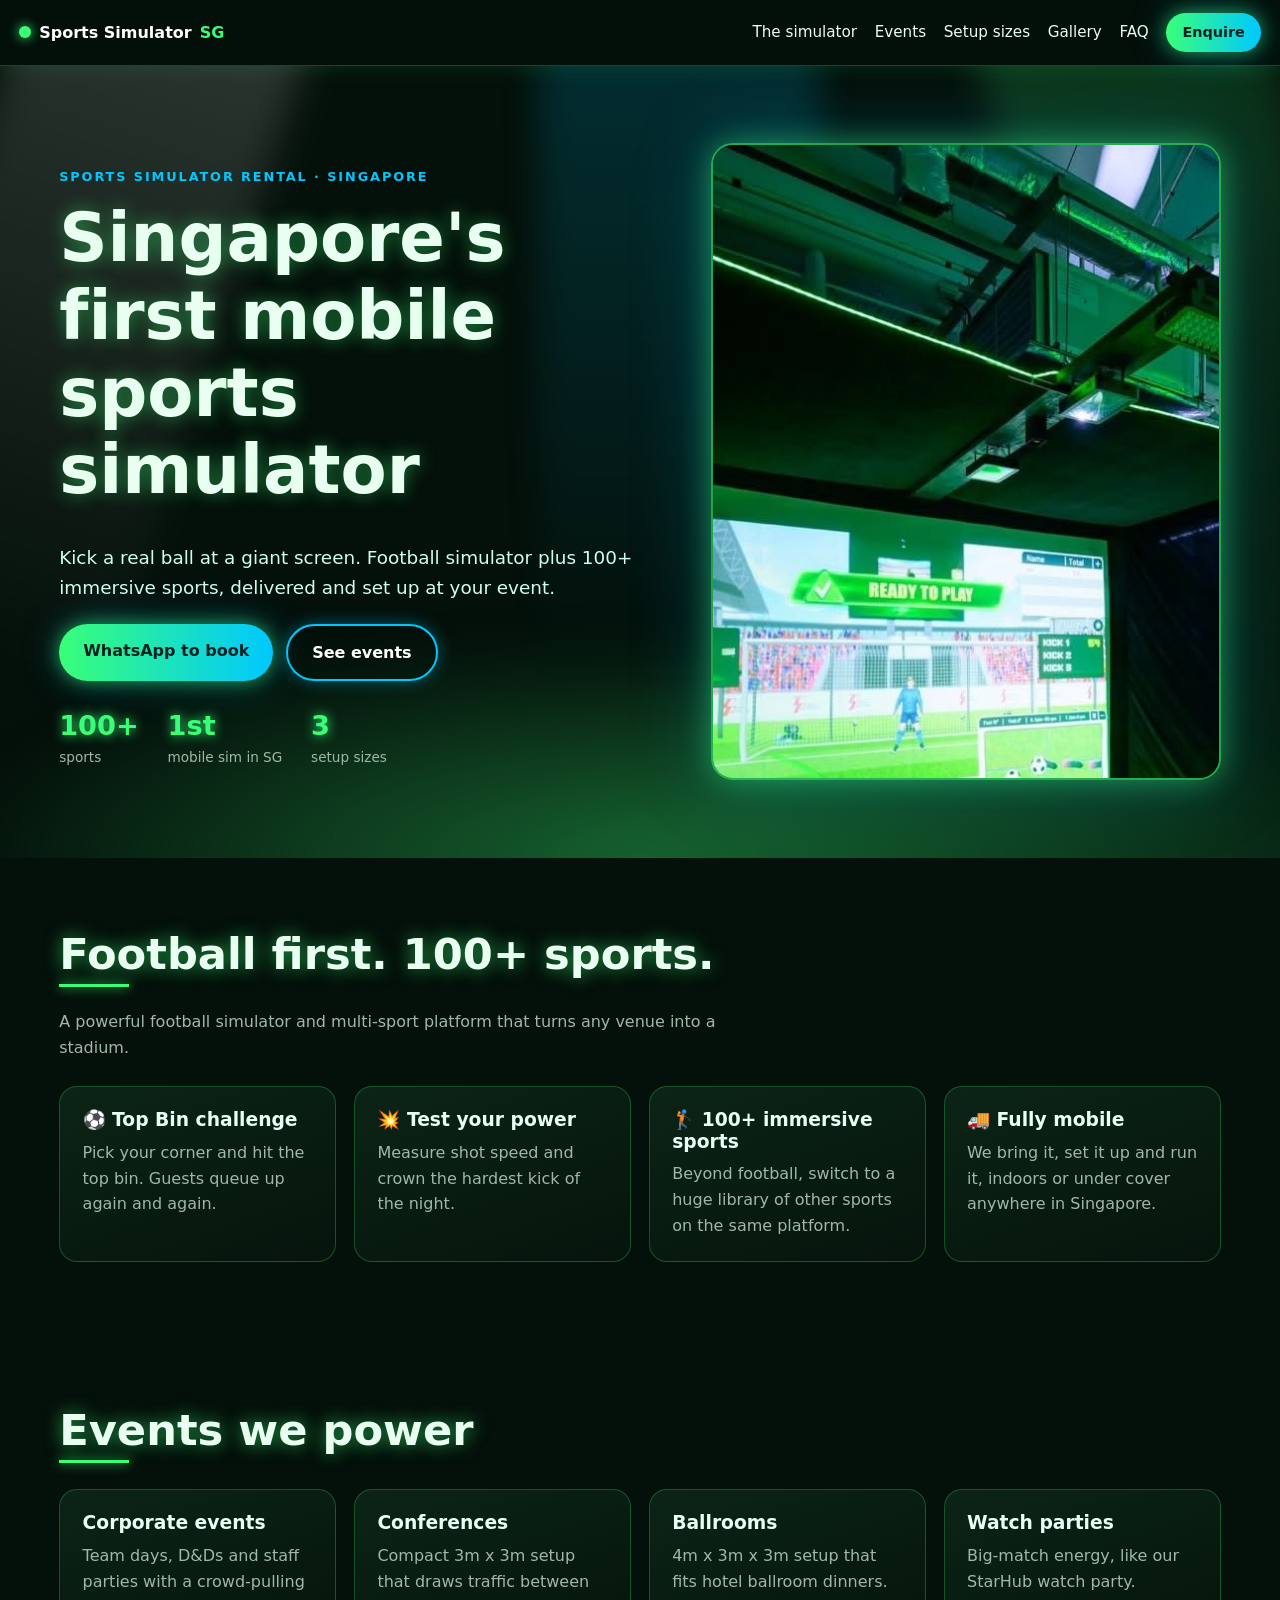
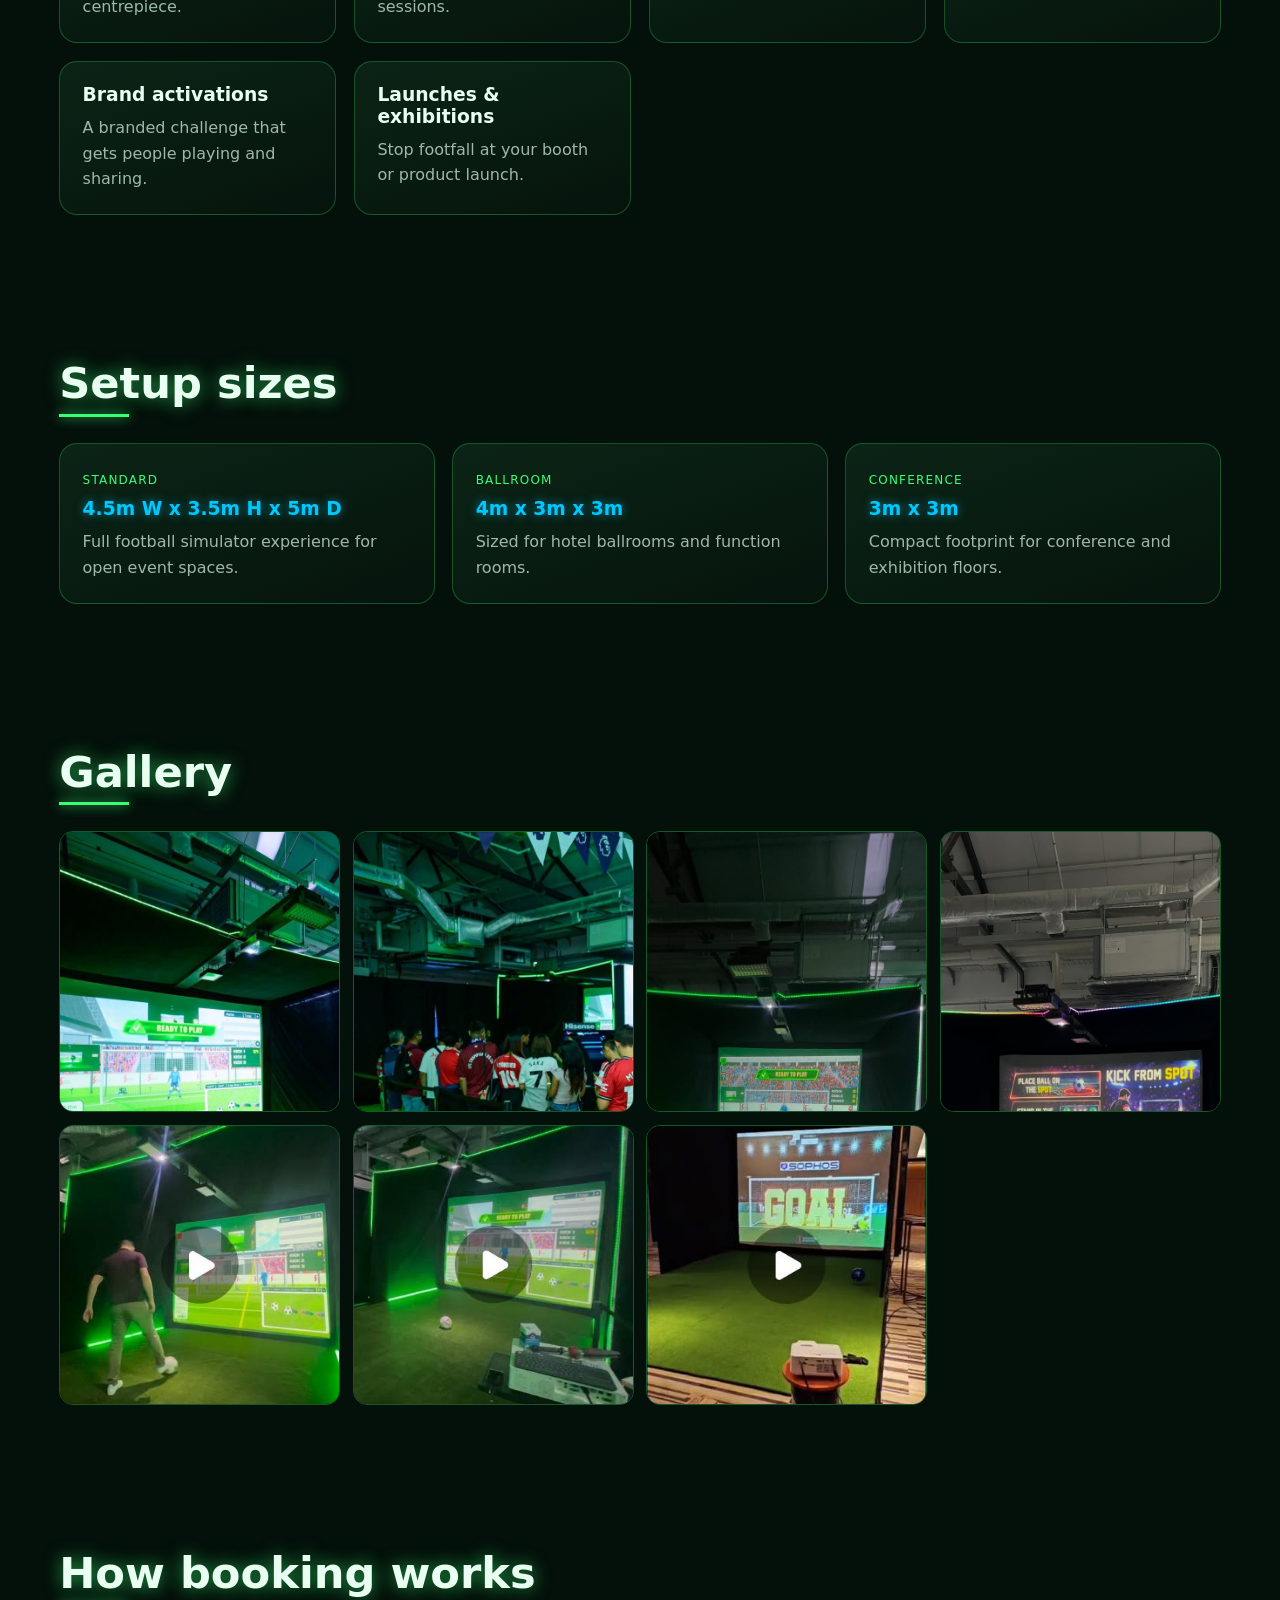
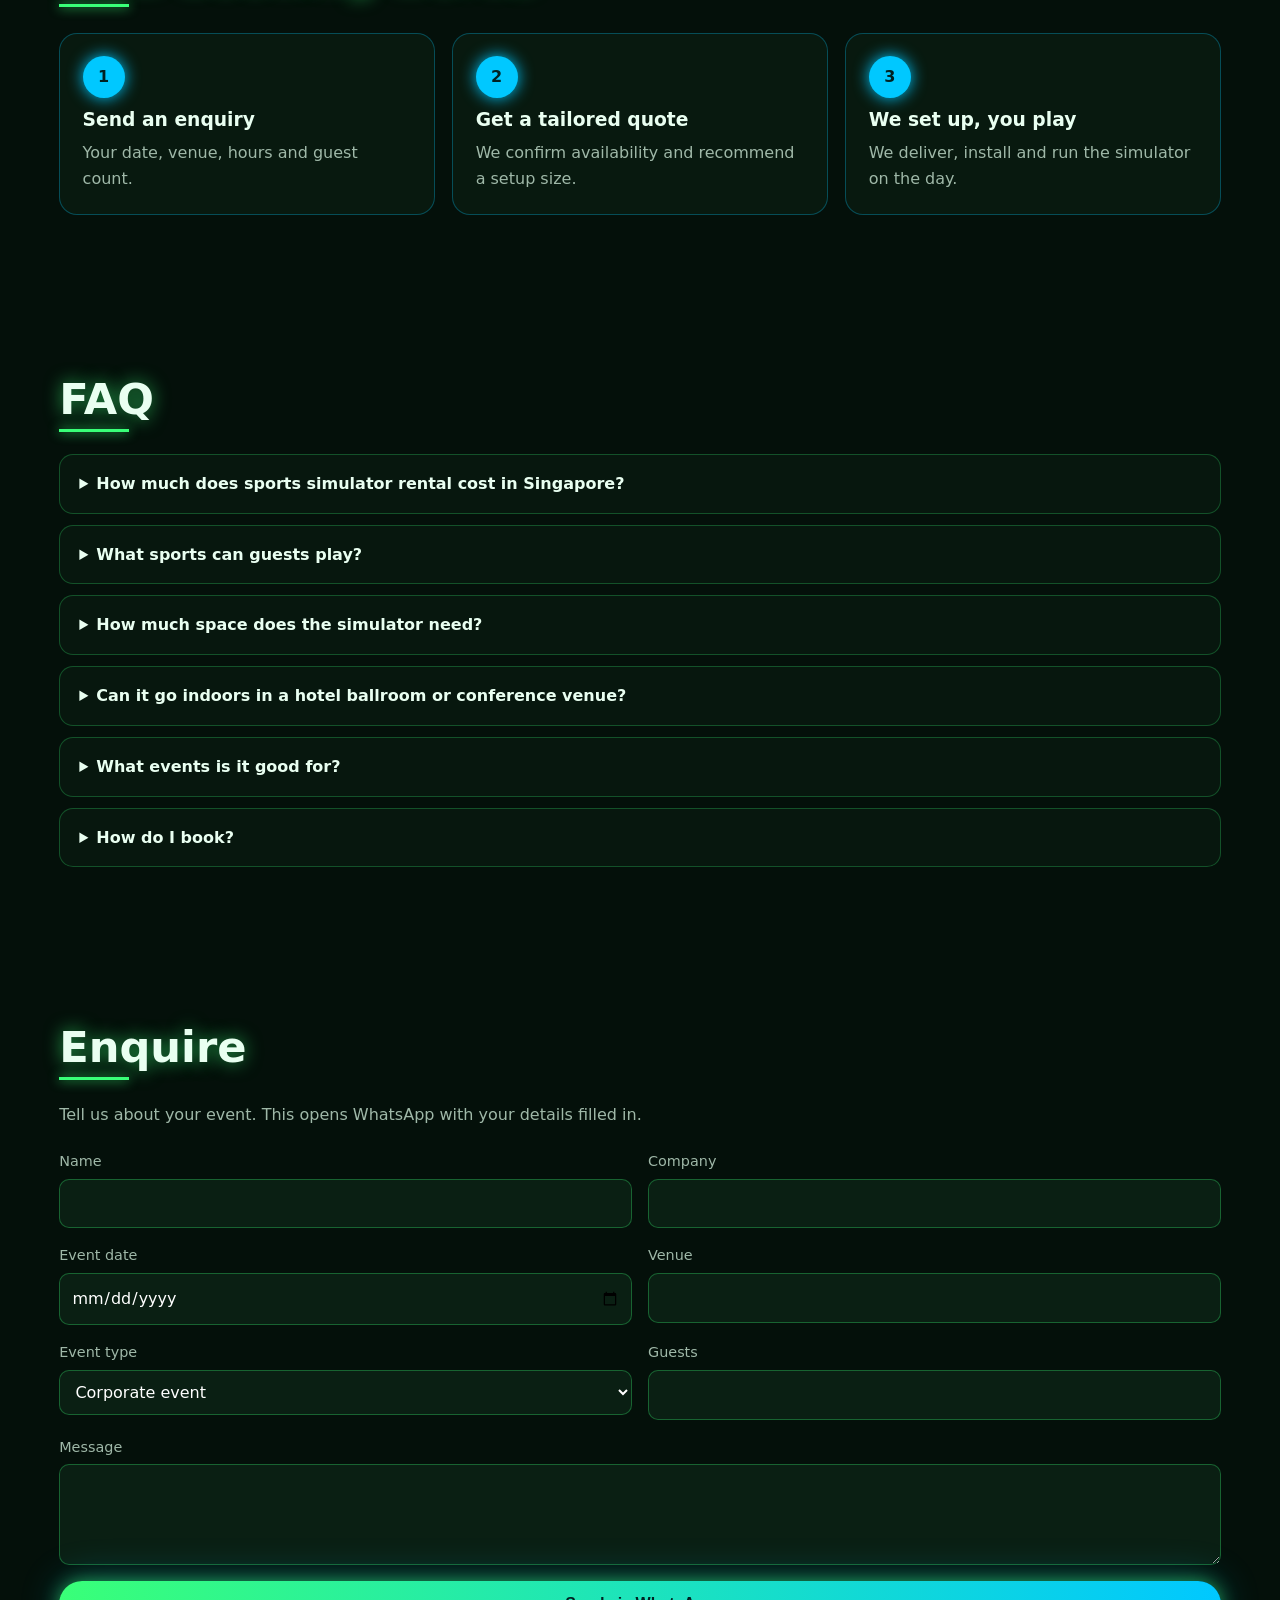
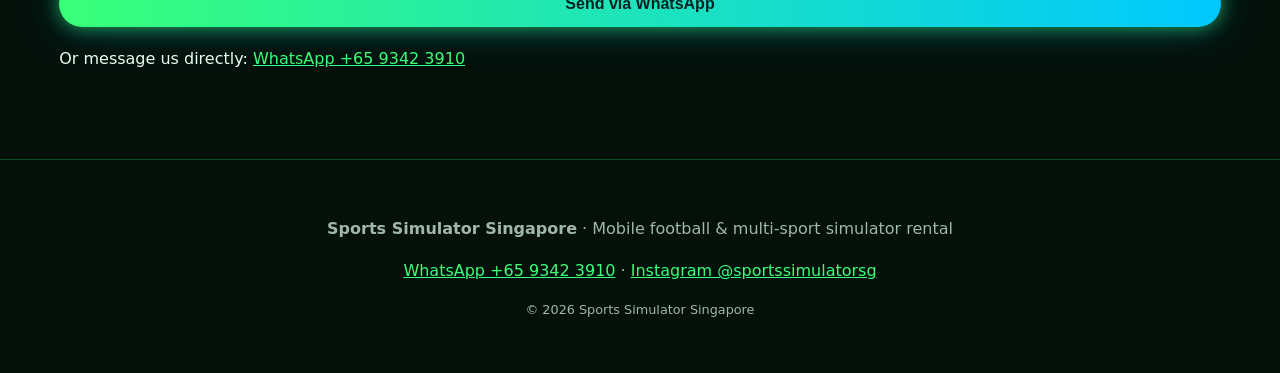
==== index.html @ 7e25756a "Sports Simulator Singapore site" ====
<!doctype html><html lang="en-SG"><head><meta charset="utf-8"><meta name="viewport" content="width=device-width,initial-scale=1">
<title>Sports Simulator Rental Singapore | Football Simulator for Events</title><meta name="description" content="Rent Singapore's first mobile sports simulator. Football simulator + 100+ sports for corporate events, ballrooms, conferences, watch parties and brand activations. WhatsApp +65 9342 3910."><link rel="canonical" href="https://ianjameslaird-gif.github.io/sportssimulator-site/">
<meta name="robots" content="index,follow,max-image-preview:large"><meta name="theme-color" content="#04100a">
<meta property="og:type" content="website"><meta property="og:site_name" content="Sports Simulator Singapore"><meta property="og:title" content="Sports Simulator Rental Singapore | Football Simulator for Events"><meta property="og:description" content="Rent Singapore's first mobile sports simulator. Football simulator + 100+ sports for corporate events, ballrooms, conferences, watch parties and brand activations. WhatsApp +65 9342 3910."><meta property="og:url" content="https://ianjameslaird-gif.github.io/sportssimulator-site/"><meta property="og:image" content="https://ianjameslaird-gif.github.io/sportssimulator-site/images/og-image.jpg"><meta property="og:image:width" content="1200"><meta property="og:image:height" content="630"><meta property="og:locale" content="en_SG">
<meta name="twitter:card" content="summary_large_image"><meta name="twitter:title" content="Sports Simulator Rental Singapore | Football Simulator for Events"><meta name="twitter:description" content="Rent Singapore's first mobile sports simulator. Football simulator + 100+ sports for corporate events, ballrooms, conferences, watch parties and brand activations. WhatsApp +65 9342 3910."><meta name="twitter:image" content="https://ianjameslaird-gif.github.io/sportssimulator-site/images/og-image.jpg">
<link rel="icon" href="favicon.ico" sizes="any"><link rel="icon" type="image/png" sizes="32x32" href="favicon-32.png"><link rel="apple-touch-icon" href="apple-touch-icon.png"><link rel="manifest" href="site.webmanifest">
<link rel="stylesheet" href="css/style.css">
<script type="application/ld+json">[{"@context": "https://schema.org", "@type": "LocalBusiness", "@id": "https://ianjameslaird-gif.github.io/sportssimulator-site/#business", "name": "Sports Simulator Singapore", "description": "Singapore's first mobile multi-sport simulator for rental. Football simulator and 100+ immersive sports for corporate events, ballrooms, conferences, watch parties and brand activations.", "url": "https://ianjameslaird-gif.github.io/sportssimulator-site/", "image": "https://ianjameslaird-gif.github.io/sportssimulator-site/images/og-image.jpg", "logo": "https://ianjameslaird-gif.github.io/sportssimulator-site/icon-512.png", "telephone": "+6593423910", "areaServed": {"@type": "Country", "name": "Singapore"}, "address": {"@type": "PostalAddress", "addressCountry": "SG", "addressLocality": "Singapore"}, "sameAs": ["https://www.instagram.com/sportssimulatorsg/"]}, {"@context": "https://schema.org", "@type": "Service", "serviceType": "Sports simulator rental", "name": "Mobile sports & football simulator rental for events", "provider": {"@id": "https://ianjameslaird-gif.github.io/sportssimulator-site/#business"}, "areaServed": {"@type": "Country", "name": "Singapore"}}, {"@context": "https://schema.org", "@type": "FAQPage", "mainEntity": [{"@type": "Question", "name": "How much does sports simulator rental cost in Singapore?", "acceptedAnswer": {"@type": "Answer", "text": "Pricing depends on your event date, duration, venue and setup. Send us an enquiry on WhatsApp at +65 9342 3910 and we'll send a tailored quote."}}, {"@type": "Question", "name": "What sports can guests play?", "acceptedAnswer": {"@type": "Answer", "text": "Football is the headline experience, with challenges like Top Bin and power-shot tests, and the platform offers 100+ immersive sports."}}, {"@type": "Question", "name": "How much space does the simulator need?", "acceptedAnswer": {"@type": "Answer", "text": "Our standard footprint is 4.5m wide x 3.5m high x 5m deep. We also offer a 4m x 3m x 3m ballroom setup and a compact 3m x 3m conference setup."}}, {"@type": "Question", "name": "Can it go indoors in a hotel ballroom or conference venue?", "acceptedAnswer": {"@type": "Answer", "text": "Yes. It's fully mobile and has been set up in ballrooms, conference venues, exhibitions and watch parties around Singapore."}}, {"@type": "Question", "name": "What events is it good for?", "acceptedAnswer": {"@type": "Answer", "text": "Brand activations, corporate events, conferences, ballroom dinners, watch parties, product launches, exhibitions and family days."}}, {"@type": "Question", "name": "How do I book?", "acceptedAnswer": {"@type": "Answer", "text": "Message us on WhatsApp or use the enquiry form with your date, venue and guest numbers. We confirm availability, recommend a setup size and send a quote."}}]}]</script></head><body>
<header class="nav"><a class="brand" href="#top"><span class="dot"></span>Sports Simulator <b>SG</b></a>
<button class="burger" aria-label="Menu" aria-expanded="false"><span></span><span></span><span></span></button>
<nav class="links"><a href="#what">The simulator</a><a href="#events">Events</a><a href="#sizes">Setup sizes</a><a href="#gallery">Gallery</a><a href="#faq">FAQ</a><a class="btn sm" href="#enquire">Enquire</a></nav></header>
<main id="top">
<section class="hero"><div class="beams" aria-hidden="true"><i></i><i></i><i></i></div><div class="bloom" aria-hidden="true"></div>
<div class="hero-in"><div class="hero-txt"><p class="kicker">Sports simulator rental · Singapore</p>
<h1 class="neon">Singapore's first mobile sports simulator</h1>
<p class="lead">Kick a real ball at a giant screen. Football simulator plus 100+ immersive sports, delivered and set up at your event.</p>
<div class="ctas"><a class="btn" href="https://wa.me/6593423910?text=Hi%2C%20I%27d%20like%20to%20book%20the%20sports%20simulator" target="_blank" rel="noopener">WhatsApp to book</a><a class="btn ghost" href="#events">See events</a></div>
<ul class="stats"><li><b>100+</b>sports</li><li><b>1st</b>mobile sim in SG</li><li><b>3</b>setup sizes</li></ul></div>
<div class="hero-pic"><div class="fader"><img src="images/starhub-ready-to-play.jpg" alt="Football simulator ready to play at a StarHub watch party in Singapore" width="640" height="640" class="on"><img src="images/starhub-watch-party.jpg" alt="Fans queueing for the football simulator at a StarHub watch party" width="640" height="640" loading="lazy"><img src="images/mobile-multisport.jpg" alt="Mobile multi-sport simulator set up at a Singapore event" width="640" height="640" loading="lazy"><img src="images/sim-setup.jpg" alt="Sports simulator enclosure with projector and Kick From Spot screen" width="640" height="640" loading="lazy"><img src="images/sim-event.jpg" alt="Guest kicking a ball at the football simulator screen at an event" width="361" height="640" loading="lazy"></div></div></div></section>
<section id="what" class="wrap reveal"><h2>Football first. 100+ sports.</h2><p class="sub">A powerful football simulator and multi-sport platform that turns any venue into a stadium.</p>
<div class="cards"><div class="card"><h3>⚽ Top Bin challenge</h3><p>Pick your corner and hit the top bin. Guests queue up again and again.</p></div><div class="card"><h3>💥 Test your power</h3><p>Measure shot speed and crown the hardest kick of the night.</p></div><div class="card"><h3>🏌️ 100+ immersive sports</h3><p>Beyond football, switch to a huge library of other sports on the same platform.</p></div><div class="card"><h3>🚚 Fully mobile</h3><p>We bring it, set it up and run it, indoors or under cover anywhere in Singapore.</p></div></div></section>
<section id="events" class="wrap reveal"><h2>Events we power</h2><div class="cards six">
<div class="card ev"><h3>Corporate events</h3><p>Team days, D&Ds and staff parties with a crowd-pulling centrepiece.</p></div><div class="card ev"><h3>Conferences</h3><p>Compact 3m x 3m setup that draws traffic between sessions.</p></div><div class="card ev"><h3>Ballrooms</h3><p>4m x 3m x 3m setup that fits hotel ballroom dinners.</p></div><div class="card ev"><h3>Watch parties</h3><p>Big-match energy, like our StarHub watch party.</p></div><div class="card ev"><h3>Brand activations</h3><p>A branded challenge that gets people playing and sharing.</p></div><div class="card ev"><h3>Launches & exhibitions</h3><p>Stop footfall at your booth or product launch.</p></div></div></section>
<section id="sizes" class="wrap reveal"><h2>Setup sizes</h2><div class="cards three">
<div class="card size"><span class="tag">Standard</span><h3>4.5m W x 3.5m H x 5m D</h3><p>Full football simulator experience for open event spaces.</p></div>
<div class="card size"><span class="tag">Ballroom</span><h3>4m x 3m x 3m</h3><p>Sized for hotel ballrooms and function rooms.</p></div>
<div class="card size"><span class="tag">Conference</span><h3>3m x 3m</h3><p>Compact footprint for conference and exhibition floors.</p></div></div></section>
<section id="gallery" class="wrap reveal"><h2>Gallery</h2><div class="grid"><a href="images/starhub-ready-to-play.jpg" class="gi"><img src="images/starhub-ready-to-play.jpg" alt="Football simulator ready to play at a StarHub watch party in Singapore" width="640" height="640" loading="lazy"></a><a href="images/starhub-watch-party.jpg" class="gi"><img src="images/starhub-watch-party.jpg" alt="Fans queueing for the football simulator at a StarHub watch party" width="640" height="640" loading="lazy"></a><a href="images/mobile-multisport.jpg" class="gi"><img src="images/mobile-multisport.jpg" alt="Mobile multi-sport simulator set up at a Singapore event" width="640" height="640" loading="lazy"></a><a href="images/sim-setup.jpg" class="gi"><img src="images/sim-setup.jpg" alt="Sports simulator enclosure with projector and Kick From Spot screen" width="640" height="640" loading="lazy"></a><a href="images/sim-event.jpg" class="gi"><img src="images/sim-event.jpg" alt="Guest kicking a ball at the football simulator screen at an event" width="361" height="640" loading="lazy"></a><a href="images/sim-topbin.jpg" class="gi"><img src="images/sim-topbin.jpg" alt="Football top bin challenge on the sports simulator" width="360" height="368" loading="lazy"></a><a href="images/ballroom-setup.jpg" class="gi"><img src="images/ballroom-setup.jpg" alt="Sports simulator set up in a hotel ballroom in Singapore" width="358" height="640" loading="lazy"></a></div></section>
<section id="how" class="wrap reveal"><h2>How booking works</h2><ol class="steps"><li><b>1</b><h3>Send an enquiry</h3><p>Your date, venue, hours and guest count.</p></li><li><b>2</b><h3>Get a tailored quote</h3><p>We confirm availability and recommend a setup size.</p></li><li><b>3</b><h3>We set up, you play</h3><p>We deliver, install and run the simulator on the day.</p></li></ol></section>
<section id="faq" class="wrap reveal"><h2>FAQ</h2><details><summary>How much does sports simulator rental cost in Singapore?</summary><p>Pricing depends on your event date, duration, venue and setup. Send us an enquiry on WhatsApp at +65 9342 3910 and we'll send a tailored quote.</p></details><details><summary>What sports can guests play?</summary><p>Football is the headline experience, with challenges like Top Bin and power-shot tests, and the platform offers 100+ immersive sports.</p></details><details><summary>How much space does the simulator need?</summary><p>Our standard footprint is 4.5m wide x 3.5m high x 5m deep. We also offer a 4m x 3m x 3m ballroom setup and a compact 3m x 3m conference setup.</p></details><details><summary>Can it go indoors in a hotel ballroom or conference venue?</summary><p>Yes. It's fully mobile and has been set up in ballrooms, conference venues, exhibitions and watch parties around Singapore.</p></details><details><summary>What events is it good for?</summary><p>Brand activations, corporate events, conferences, ballroom dinners, watch parties, product launches, exhibitions and family days.</p></details><details><summary>How do I book?</summary><p>Message us on WhatsApp or use the enquiry form with your date, venue and guest numbers. We confirm availability, recommend a setup size and send a quote.</p></details></section>
<section id="enquire" class="wrap reveal"><h2>Enquire</h2><p class="sub">Tell us about your event. This opens WhatsApp with your details filled in.</p>
<form id="enq" class="form"><label>Name<input name="name" required></label><label>Company<input name="company"></label><label>Event date<input name="date" type="date"></label><label>Venue<input name="venue"></label><label>Event type<select name="type"><option>Corporate event</option><option>Conference</option><option>Ballroom</option><option>Watch party</option><option>Brand activation</option><option>Launch / exhibition</option><option>Other</option></select></label><label>Guests<input name="guests" inputmode="numeric"></label><label class="full">Message<textarea name="msg" rows="3"></textarea></label>
<button class="btn full" type="submit">Send via WhatsApp</button></form>
<p class="alt">Or message us directly: <a href="https://wa.me/6593423910" target="_blank" rel="noopener">WhatsApp +65 9342 3910</a></p></section>
</main>
<footer><p><b>Sports Simulator Singapore</b> · Mobile football & multi-sport simulator rental</p><p><a href="https://wa.me/6593423910" target="_blank" rel="noopener">WhatsApp +65 9342 3910</a> · <a href="https://www.instagram.com/sportssimulatorsg/" target="_blank" rel="noopener">Instagram @sportssimulatorsg</a></p><p class="small">© 2026 Sports Simulator Singapore</p></footer>
<div class="lb" hidden><button class="lb-x" aria-label="Close">×</button><button class="lb-p" aria-label="Previous">‹</button><img alt=""><button class="lb-n" aria-label="Next">›</button></div>
<script src="js/main.js"></script></body></html>
---- css/style.css ----
:root{--bg:#04100a;--bg2:#071a10;--g:#39ff78;--b:#00c8ff;--t:#e9fff1;--m:#9fb8a8}
*{box-sizing:border-box}html{scroll-behavior:smooth;-webkit-text-size-adjust:100%}body{margin:0;background:var(--bg);color:var(--t);font:16px/1.6 system-ui,-apple-system,Segoe UI,Roboto,sans-serif;overflow-x:hidden}
img{max-width:100%;height:auto;display:block}a{color:var(--g)}h1,h2,h3{line-height:1.15;margin:0 0 .5em}
.nav{position:sticky;top:0;z-index:50;display:flex;align-items:center;justify-content:space-between;padding:.8rem 1.2rem;background:rgba(4,16,10,.85);backdrop-filter:blur(10px);-webkit-backdrop-filter:blur(10px);border-bottom:1px solid rgba(57,255,120,.25);box-shadow:0 0 24px rgba(57,255,120,.12)}
.brand{color:#fff;text-decoration:none;font-weight:800;display:flex;align-items:center;gap:.5rem}.brand b{color:var(--g)}.dot{width:12px;height:12px;border-radius:50%;background:var(--g);box-shadow:0 0 12px var(--g)}
.links{display:flex;gap:1.1rem;align-items:center}.links a{color:var(--t);text-decoration:none;font-size:.95rem}.links a:hover{color:var(--g)}
.burger{display:none;background:none;border:0;padding:6px}.burger span{display:block;width:24px;height:2px;margin:5px 0;background:#fff}
.btn{display:inline-block;padding:.85rem 1.5rem;border-radius:999px;background:linear-gradient(90deg,var(--g),var(--b));color:#022 !important;font-weight:800;text-decoration:none;border:0;cursor:pointer;font-size:1rem;box-shadow:0 0 18px rgba(57,255,120,.55),0 0 40px rgba(0,200,255,.3);animation:pulse 2.6s ease-in-out infinite;transition:transform .2s}.btn:hover{transform:translateY(-2px)}
.btn.sm{padding:.5rem 1rem;font-size:.9rem}.btn.ghost{background:transparent;color:#fff !important;border:2px solid var(--b);box-shadow:0 0 16px rgba(0,200,255,.4)}
@keyframes pulse{50%{box-shadow:0 0 28px rgba(57,255,120,.85),0 0 60px rgba(0,200,255,.45)}}
.hero{position:relative;overflow:hidden;min-height:min(88vh,820px);display:flex;align-items:center;background:radial-gradient(ellipse at 50% 120%,#0d4d26 0,#04100a 60%);background-size:200% 200%;animation:grad 14s ease-in-out infinite alternate}
@keyframes grad{to{background-position:100% 0}}
.beams i{position:absolute;top:-20%;width:22vw;height:140%;background:linear-gradient(180deg,rgba(255,255,255,.18),transparent 70%);filter:blur(18px);transform-origin:top;animation:sweep 9s ease-in-out infinite alternate}
.beams i:nth-child(1){left:5%;transform:rotate(18deg)}.beams i:nth-child(2){left:42%;animation-delay:-3s;background:linear-gradient(180deg,rgba(0,200,255,.2),transparent 70%)}.beams i:nth-child(3){right:5%;transform:rotate(-18deg);animation-delay:-6s;background:linear-gradient(180deg,rgba(57,255,120,.2),transparent 70%)}
@keyframes sweep{from{transform:rotate(-14deg)}to{transform:rotate(14deg)}}
.bloom{position:absolute;inset:auto -10% -30% -10%;height:60%;background:radial-gradient(ellipse,rgba(57,255,120,.35),transparent 65%);filter:blur(30px);animation:bl 6s ease-in-out infinite alternate}@keyframes bl{to{opacity:.55}}
.hero-in{position:relative;z-index:2;max-width:1200px;margin:auto;padding:3rem 1.2rem;display:grid;grid-template-columns:1.2fr 1fr;gap:2.5rem;align-items:center;width:100%}
.kicker{color:var(--b);text-transform:uppercase;letter-spacing:.15em;font-size:.8rem;font-weight:700}
h1.neon{font-size:clamp(2.1rem,5.6vw,4.2rem);font-weight:900;text-shadow:0 0 18px rgba(57,255,120,.45)}
.neon .ch{display:inline-block;transition:color .25s,text-shadow .25s}.neon .ch.lit{transition:none}
.lead{font-size:1.15rem;color:#cfe;max-width:34em}.ctas{display:flex;flex-wrap:wrap;gap:.8rem;margin:1.4rem 0}
.stats{list-style:none;padding:0;display:flex;gap:1.8rem;margin:1.2rem 0 0}.stats b{display:block;font-size:1.7rem;color:var(--g);text-shadow:0 0 12px var(--g)}.stats li{color:var(--m);font-size:.85rem}
.hero-pic{position:relative}.fader{position:relative;aspect-ratio:4/5;border-radius:22px;overflow:hidden;border:2px solid rgba(57,255,120,.6);box-shadow:0 0 30px rgba(57,255,120,.45),0 0 80px rgba(0,200,255,.25)}
.fader img{position:absolute;inset:0;width:100%;height:100%;object-fit:cover;opacity:0;transition:opacity 1.2s ease}.fader img.on{opacity:1}
.wrap{max-width:1200px;margin:auto;padding:4.5rem 1.2rem}h2{font-size:clamp(1.8rem,4vw,2.7rem);position:relative;padding-bottom:.5rem}h2:after{content:"";position:absolute;left:0;bottom:0;width:70px;height:3px;background:var(--g);box-shadow:0 0 12px var(--g)}
.sub{color:var(--m);max-width:42em}
.cards{display:grid;gap:1.1rem;grid-template-columns:repeat(auto-fit,minmax(230px,1fr));margin-top:1.6rem}
.card{background:linear-gradient(160deg,#0b2416,#06140c);border:1px solid rgba(57,255,120,.25);border-radius:18px;padding:1.4rem;transition:box-shadow .3s,transform .3s,border-color .3s}.card:hover{transform:translateY(-4px);border-color:var(--g);box-shadow:0 0 26px rgba(57,255,120,.4)}.card p{color:var(--m);margin:0}
.size h3{color:var(--b);text-shadow:0 0 10px rgba(0,200,255,.6)}.tag{display:inline-block;font-size:.75rem;text-transform:uppercase;letter-spacing:.1em;color:var(--g);margin-bottom:.5rem}
.grid{display:grid;grid-template-columns:repeat(4,1fr);gap:.8rem;margin-top:1.6rem}.gi{display:block;aspect-ratio:1;overflow:hidden;border-radius:14px;border:1px solid rgba(57,255,120,.3)}.gi img{width:100%;height:100%;object-fit:cover;transition:transform .4s}.gi:hover img{transform:scale(1.06)}.gi:hover{box-shadow:0 0 22px rgba(57,255,120,.5)}
.steps{list-style:none;padding:0;display:grid;grid-template-columns:repeat(3,1fr);gap:1.1rem;margin-top:1.6rem}.steps li{background:#08190f;border-radius:18px;padding:1.4rem;border:1px solid rgba(0,200,255,.3)}.steps b{display:inline-grid;place-items:center;width:42px;height:42px;border-radius:50%;background:var(--b);color:#022;box-shadow:0 0 16px var(--b);margin-bottom:.7rem}.steps p{color:var(--m);margin:0}
details{border:1px solid rgba(57,255,120,.25);border-radius:14px;padding:1rem 1.2rem;margin:.7rem 0;background:#07170e}summary{cursor:pointer;font-weight:700}details p{color:var(--m);margin:.7rem 0 0}
.form{display:grid;grid-template-columns:1fr 1fr;gap:1rem;margin-top:1.4rem}.form label{display:flex;flex-direction:column;font-size:.9rem;color:var(--m);gap:.35rem}.full{grid-column:1/-1}
input,select,textarea{font:inherit;font-size:16px;color:#fff;background:#0a1f13;border:1px solid rgba(57,255,120,.3);border-radius:10px;padding:.7rem;width:100%}input:focus,select:focus,textarea:focus{outline:none;border-color:var(--g);box-shadow:0 0 12px rgba(57,255,120,.4)}
.alt{margin-top:1.2rem}footer{text-align:center;padding:2.5rem 1rem;border-top:1px solid rgba(57,255,120,.25);color:var(--m)}footer .small{font-size:.8rem}
.reveal{opacity:1;transform:none}.js .reveal.pending{opacity:0;transform:translateY(24px)}.reveal{transition:opacity .8s,transform .8s}.reveal.lit h2{text-shadow:0 0 18px rgba(57,255,120,.6)}
.lb{position:fixed;inset:0;z-index:100;background:rgba(0,8,4,.85);backdrop-filter:blur(6px);-webkit-backdrop-filter:blur(6px);display:flex;align-items:center;justify-content:center;opacity:0;transition:opacity .3s}.lb.open{opacity:1}.lb[hidden]{display:none}
.lb img{max-width:88vw;max-height:84vh;width:auto;height:auto;object-fit:contain;border-radius:14px;box-shadow:0 0 40px rgba(57,255,120,.45)}.lb button{position:absolute;background:rgba(0,0,0,.5);color:#fff;border:1px solid var(--g);border-radius:50%;width:46px;height:46px;font-size:1.6rem;cursor:pointer}.lb-x{top:16px;right:16px}.lb-p{left:12px}.lb-n{right:12px}
@media(max-width:820px){.burger{display:block}.links{position:absolute;top:100%;left:0;right:0;flex-direction:column;background:#04100a;padding:1rem;display:none;border-bottom:1px solid rgba(57,255,120,.3)}.links.show{display:flex}
.hero-in{grid-template-columns:1fr}.hero{min-height:auto}.fader{aspect-ratio:1}.grid{grid-template-columns:repeat(2,1fr)}.steps,.form{grid-template-columns:1fr}.beams i{filter:blur(10px)}}
@media(prefers-reduced-motion:reduce){.beams i,.bloom,.hero,.btn{animation:none}.js .reveal.pending{transform:none}}
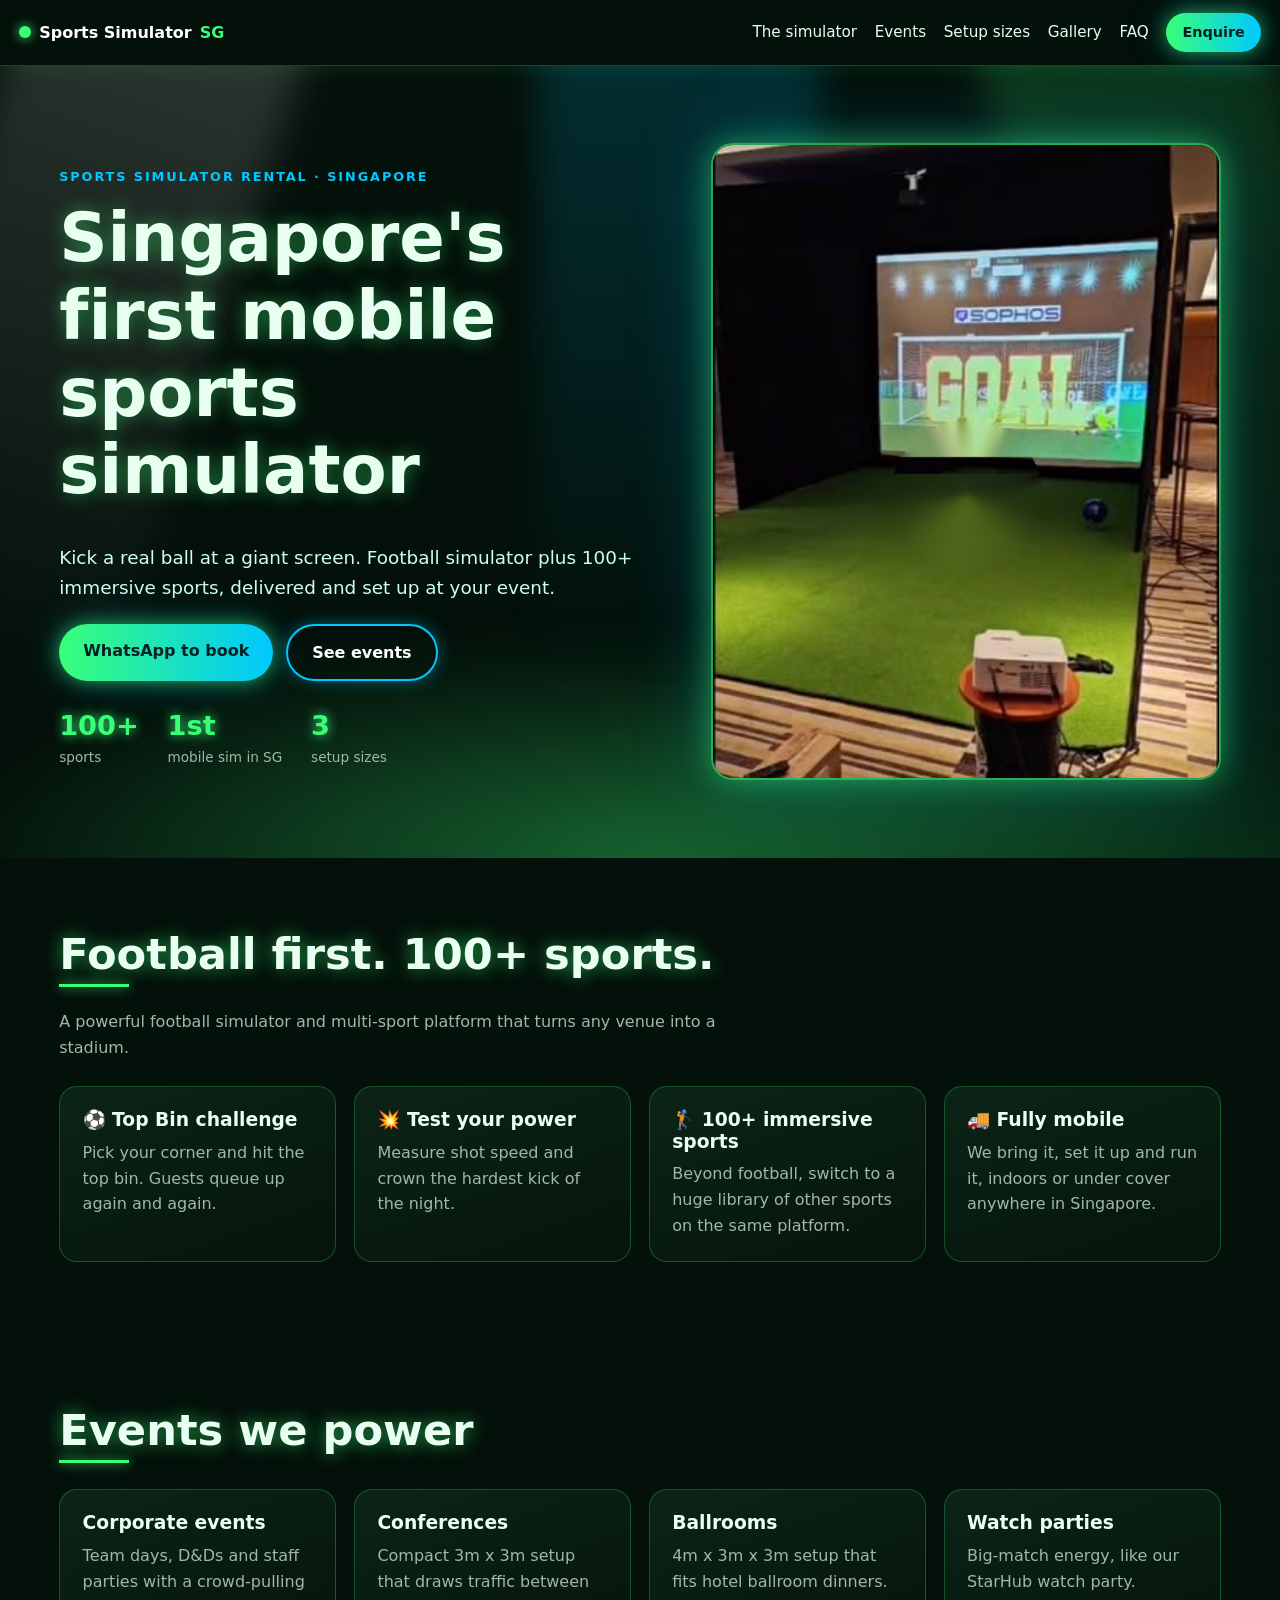
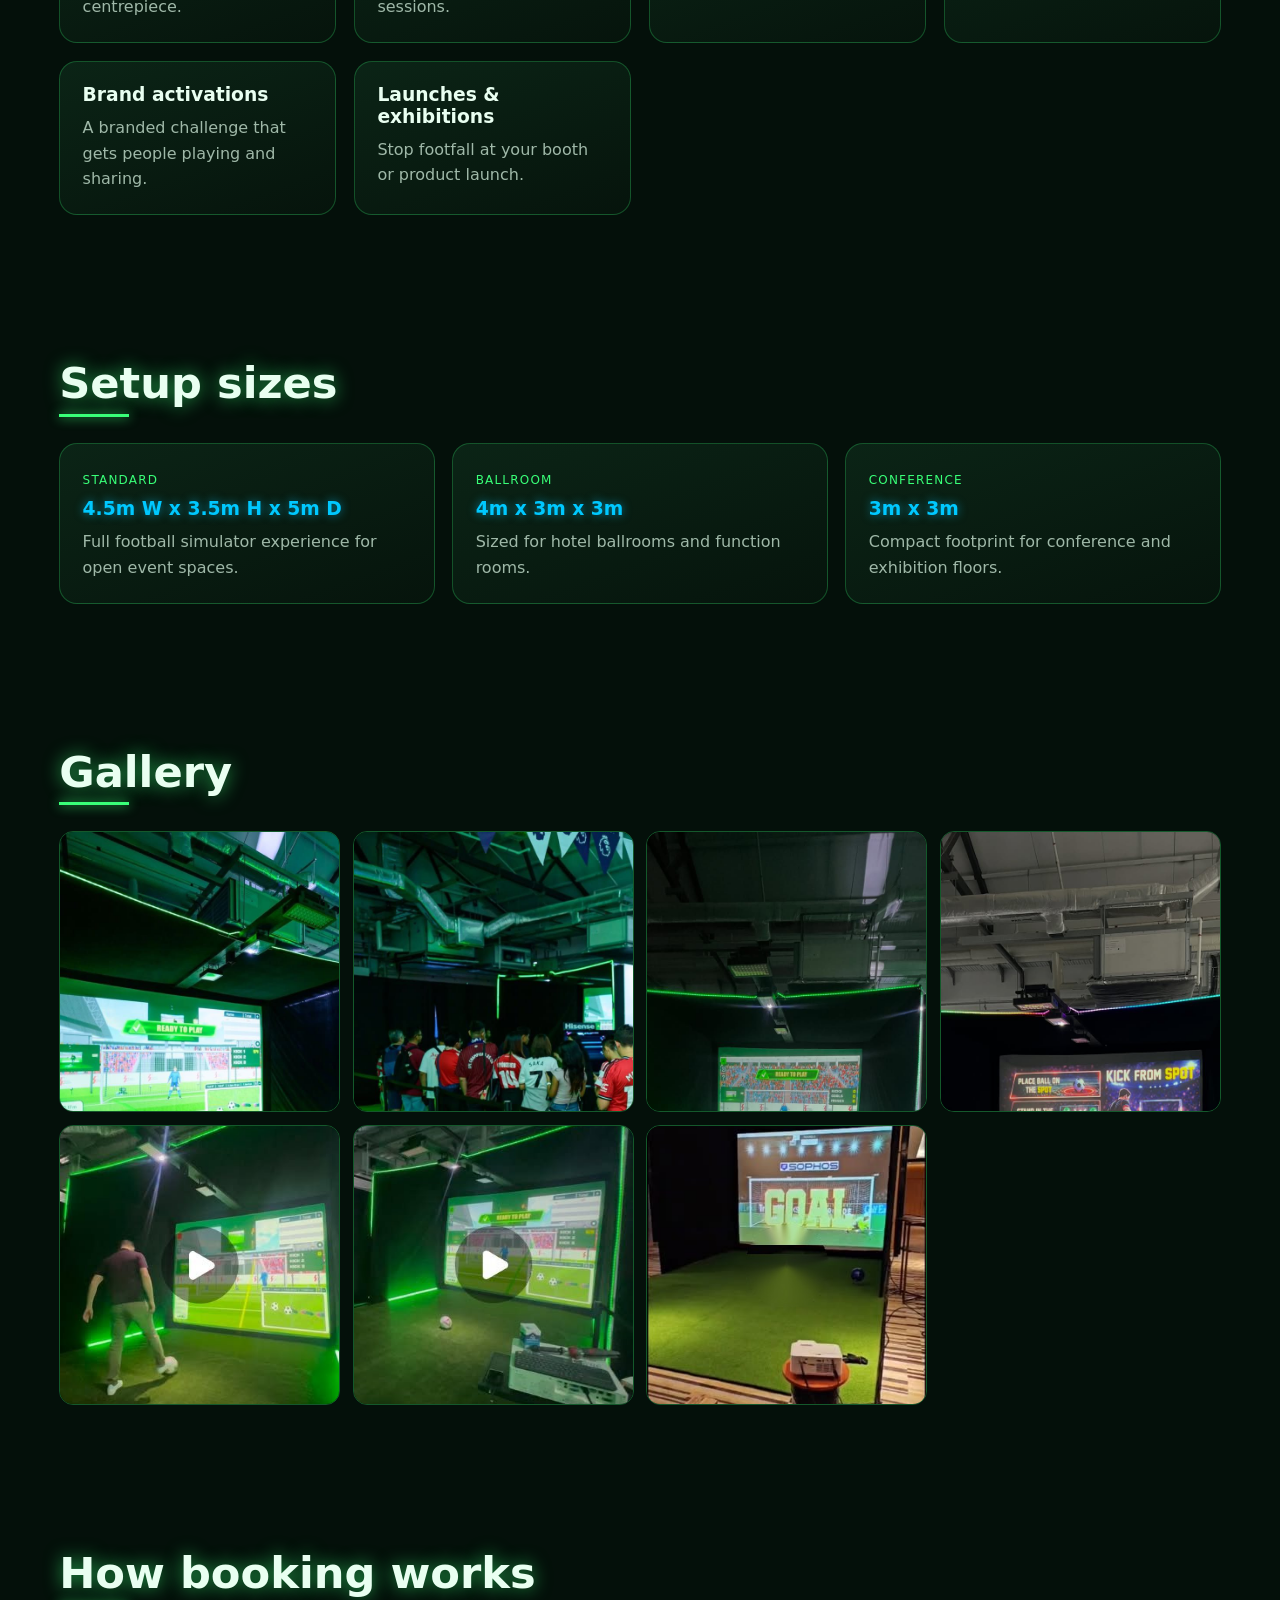
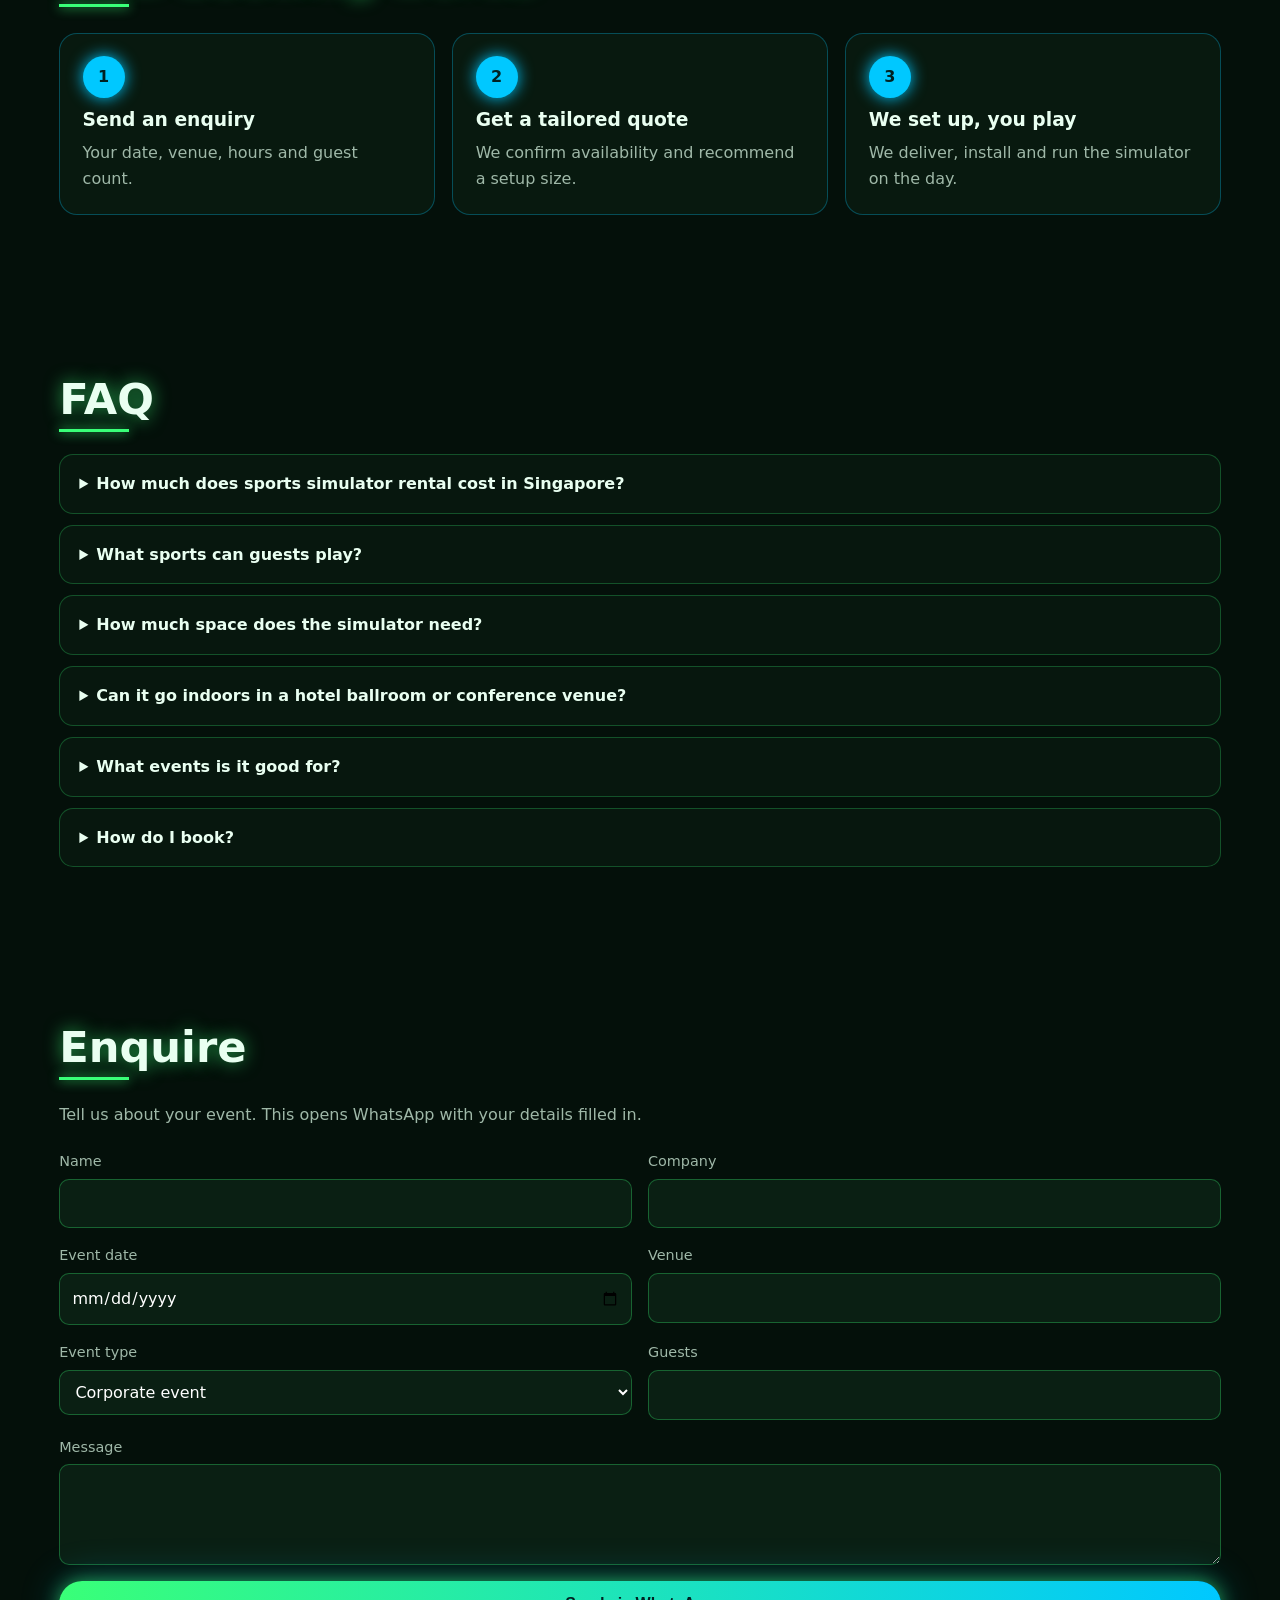
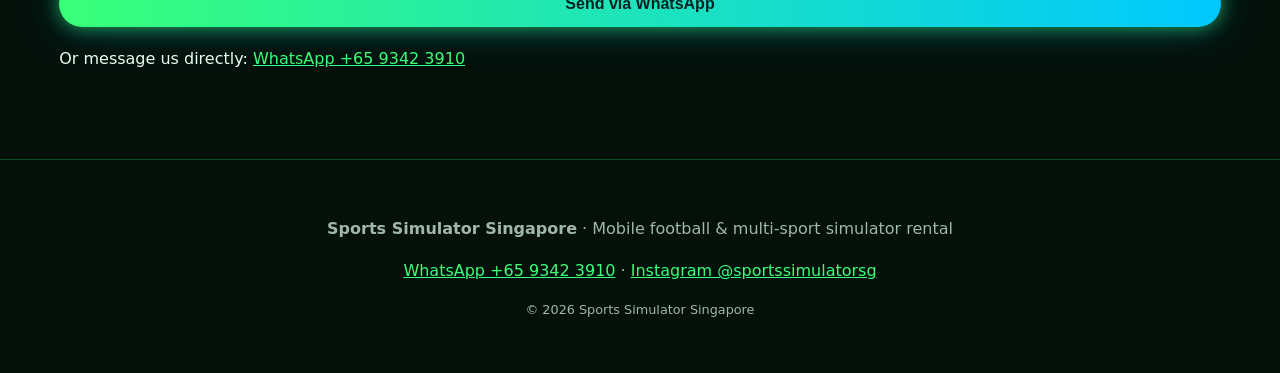
==== commit 7684d9e2: "Better football simulator hero photo, play icon removed" ====
--- a/index.html
+++ b/index.html
@@ -16,7 +16,7 @@
 <p class="lead">Kick a real ball at a giant screen. Football simulator plus 100+ immersive sports, delivered and set up at your event.</p>
 <div class="ctas"><a class="btn" href="https://wa.me/6593423910?text=Hi%2C%20I%27d%20like%20to%20book%20the%20sports%20simulator" target="_blank" rel="noopener">WhatsApp to book</a><a class="btn ghost" href="#events">See events</a></div>
 <ul class="stats"><li><b>100+</b>sports</li><li><b>1st</b>mobile sim in SG</li><li><b>3</b>setup sizes</li></ul></div>
-<div class="hero-pic"><div class="fader"><img src="images/starhub-ready-to-play.jpg" alt="Football simulator ready to play at a StarHub watch party in Singapore" width="640" height="640" class="on"><img src="images/starhub-watch-party.jpg" alt="Fans queueing for the football simulator at a StarHub watch party" width="640" height="640" loading="lazy"><img src="images/mobile-multisport.jpg" alt="Mobile multi-sport simulator set up at a Singapore event" width="640" height="640" loading="lazy"><img src="images/sim-setup.jpg" alt="Sports simulator enclosure with projector and Kick From Spot screen" width="640" height="640" loading="lazy"><img src="images/sim-event.jpg" alt="Guest kicking a ball at the football simulator screen at an event" width="361" height="640" loading="lazy"></div></div></div></section>
+<div class="hero-pic"><div class="fader"><img src="images/ballroom-clean.jpg" alt="Football simulator showing a GOAL on the big screen with turf and ball, set up in a Singapore hotel ballroom" width="360" height="640" class="on" style="object-position:50% 38%"><img src="images/starhub-ready-to-play.jpg" alt="Football simulator ready to play at a StarHub watch party in Singapore" width="640" height="640" loading="lazy"><img src="images/starhub-watch-party.jpg" alt="Fans queueing for the football simulator at a StarHub watch party" width="640" height="640" loading="lazy"><img src="images/mobile-multisport.jpg" alt="Mobile multi-sport simulator set up at a Singapore event" width="640" height="640" loading="lazy"><img src="images/sim-setup.jpg" alt="Sports simulator enclosure with projector and Kick From Spot screen" width="640" height="640" loading="lazy"><img src="images/sim-event.jpg" alt="Guest kicking a ball at the football simulator screen at an event" width="361" height="640" loading="lazy"></div></div></div></section>
 <section id="what" class="wrap reveal"><h2>Football first. 100+ sports.</h2><p class="sub">A powerful football simulator and multi-sport platform that turns any venue into a stadium.</p>
 <div class="cards"><div class="card"><h3>⚽ Top Bin challenge</h3><p>Pick your corner and hit the top bin. Guests queue up again and again.</p></div><div class="card"><h3>💥 Test your power</h3><p>Measure shot speed and crown the hardest kick of the night.</p></div><div class="card"><h3>🏌️ 100+ immersive sports</h3><p>Beyond football, switch to a huge library of other sports on the same platform.</p></div><div class="card"><h3>🚚 Fully mobile</h3><p>We bring it, set it up and run it, indoors or under cover anywhere in Singapore.</p></div></div></section>
 <section id="events" class="wrap reveal"><h2>Events we power</h2><div class="cards six">
@@ -25,7 +25,7 @@
 <div class="card size"><span class="tag">Standard</span><h3>4.5m W x 3.5m H x 5m D</h3><p>Full football simulator experience for open event spaces.</p></div>
 <div class="card size"><span class="tag">Ballroom</span><h3>4m x 3m x 3m</h3><p>Sized for hotel ballrooms and function rooms.</p></div>
 <div class="card size"><span class="tag">Conference</span><h3>3m x 3m</h3><p>Compact footprint for conference and exhibition floors.</p></div></div></section>
-<section id="gallery" class="wrap reveal"><h2>Gallery</h2><div class="grid"><a href="images/starhub-ready-to-play.jpg" class="gi"><img src="images/starhub-ready-to-play.jpg" alt="Football simulator ready to play at a StarHub watch party in Singapore" width="640" height="640" loading="lazy"></a><a href="images/starhub-watch-party.jpg" class="gi"><img src="images/starhub-watch-party.jpg" alt="Fans queueing for the football simulator at a StarHub watch party" width="640" height="640" loading="lazy"></a><a href="images/mobile-multisport.jpg" class="gi"><img src="images/mobile-multisport.jpg" alt="Mobile multi-sport simulator set up at a Singapore event" width="640" height="640" loading="lazy"></a><a href="images/sim-setup.jpg" class="gi"><img src="images/sim-setup.jpg" alt="Sports simulator enclosure with projector and Kick From Spot screen" width="640" height="640" loading="lazy"></a><a href="images/sim-event.jpg" class="gi"><img src="images/sim-event.jpg" alt="Guest kicking a ball at the football simulator screen at an event" width="361" height="640" loading="lazy"></a><a href="images/sim-topbin.jpg" class="gi"><img src="images/sim-topbin.jpg" alt="Football top bin challenge on the sports simulator" width="360" height="368" loading="lazy"></a><a href="images/ballroom-setup.jpg" class="gi"><img src="images/ballroom-setup.jpg" alt="Sports simulator set up in a hotel ballroom in Singapore" width="358" height="640" loading="lazy"></a></div></section>
+<section id="gallery" class="wrap reveal"><h2>Gallery</h2><div class="grid"><a href="images/starhub-ready-to-play.jpg" class="gi"><img src="images/starhub-ready-to-play.jpg" alt="Football simulator ready to play at a StarHub watch party in Singapore" width="640" height="640" loading="lazy"></a><a href="images/starhub-watch-party.jpg" class="gi"><img src="images/starhub-watch-party.jpg" alt="Fans queueing for the football simulator at a StarHub watch party" width="640" height="640" loading="lazy"></a><a href="images/mobile-multisport.jpg" class="gi"><img src="images/mobile-multisport.jpg" alt="Mobile multi-sport simulator set up at a Singapore event" width="640" height="640" loading="lazy"></a><a href="images/sim-setup.jpg" class="gi"><img src="images/sim-setup.jpg" alt="Sports simulator enclosure with projector and Kick From Spot screen" width="640" height="640" loading="lazy"></a><a href="images/sim-event.jpg" class="gi"><img src="images/sim-event.jpg" alt="Guest kicking a ball at the football simulator screen at an event" width="361" height="640" loading="lazy"></a><a href="images/sim-topbin.jpg" class="gi"><img src="images/sim-topbin.jpg" alt="Football top bin challenge on the sports simulator" width="360" height="368" loading="lazy"></a><a href="images/ballroom-clean.jpg" class="gi"><img src="images/ballroom-clean.jpg" alt="Sports simulator set up in a hotel ballroom in Singapore" width="358" height="640" loading="lazy"></a></div></section>
 <section id="how" class="wrap reveal"><h2>How booking works</h2><ol class="steps"><li><b>1</b><h3>Send an enquiry</h3><p>Your date, venue, hours and guest count.</p></li><li><b>2</b><h3>Get a tailored quote</h3><p>We confirm availability and recommend a setup size.</p></li><li><b>3</b><h3>We set up, you play</h3><p>We deliver, install and run the simulator on the day.</p></li></ol></section>
 <section id="faq" class="wrap reveal"><h2>FAQ</h2><details><summary>How much does sports simulator rental cost in Singapore?</summary><p>Pricing depends on your event date, duration, venue and setup. Send us an enquiry on WhatsApp at +65 9342 3910 and we'll send a tailored quote.</p></details><details><summary>What sports can guests play?</summary><p>Football is the headline experience, with challenges like Top Bin and power-shot tests, and the platform offers 100+ immersive sports.</p></details><details><summary>How much space does the simulator need?</summary><p>Our standard footprint is 4.5m wide x 3.5m high x 5m deep. We also offer a 4m x 3m x 3m ballroom setup and a compact 3m x 3m conference setup.</p></details><details><summary>Can it go indoors in a hotel ballroom or conference venue?</summary><p>Yes. It's fully mobile and has been set up in ballrooms, conference venues, exhibitions and watch parties around Singapore.</p></details><details><summary>What events is it good for?</summary><p>Brand activations, corporate events, conferences, ballroom dinners, watch parties, product launches, exhibitions and family days.</p></details><details><summary>How do I book?</summary><p>Message us on WhatsApp or use the enquiry form with your date, venue and guest numbers. We confirm availability, recommend a setup size and send a quote.</p></details></section>
 <section id="enquire" class="wrap reveal"><h2>Enquire</h2><p class="sub">Tell us about your event. This opens WhatsApp with your details filled in.</p>
